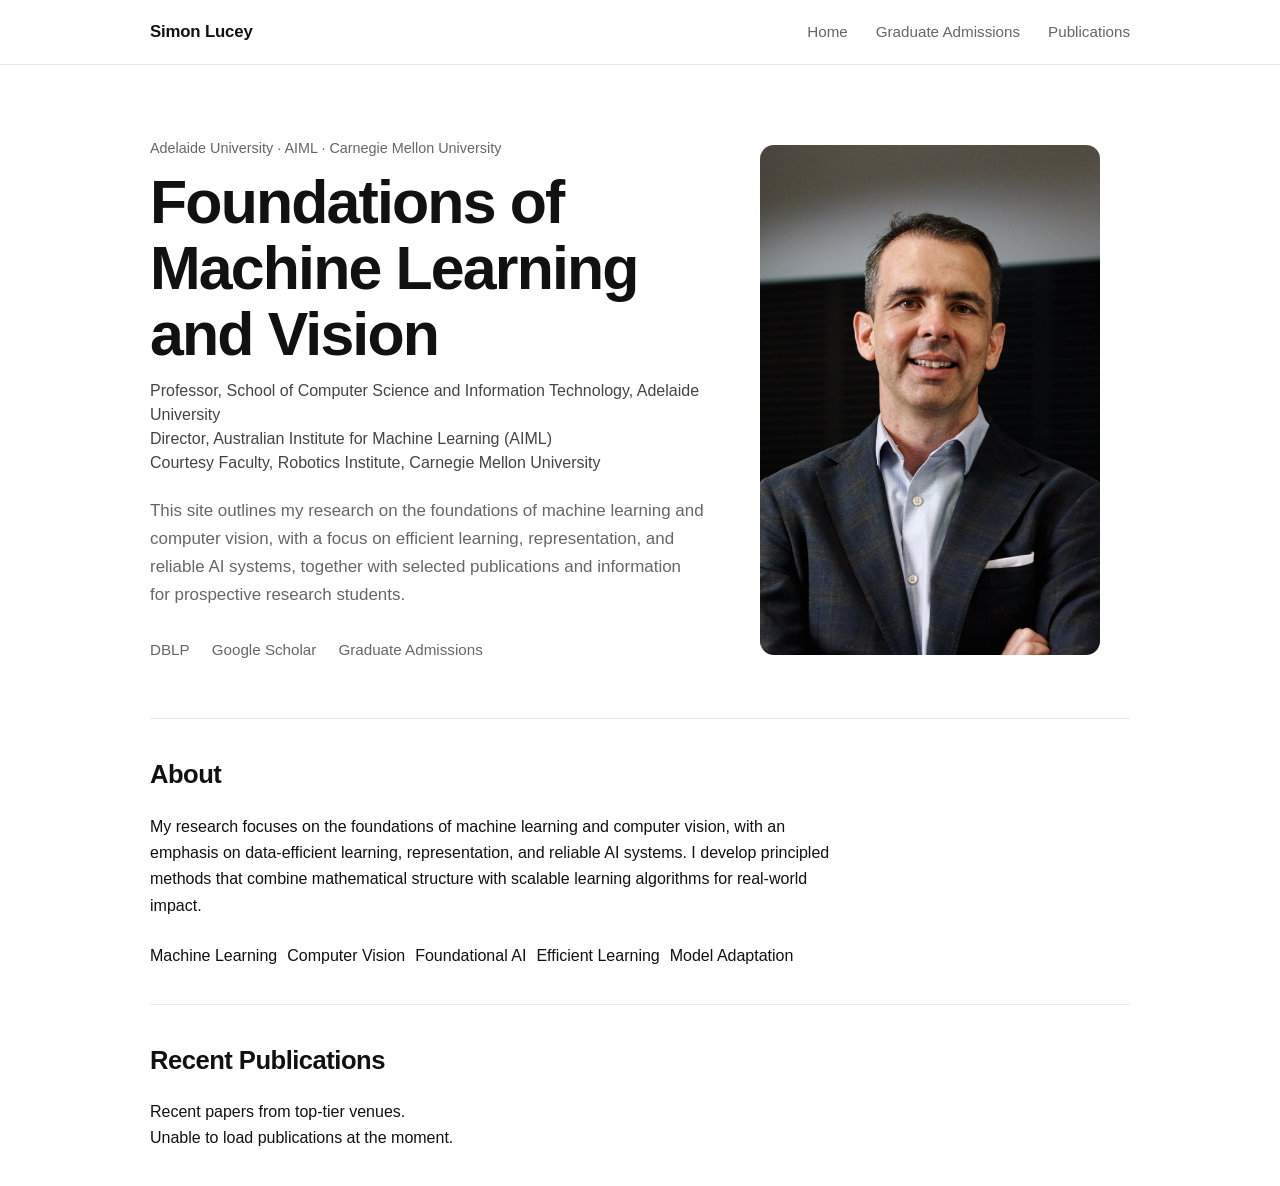
==== index.html @ 4fcfb9bb "Revise hero section with additional credentials Updated hero section to include credentials and affi" ====
<!DOCTYPE html>
<html lang="en">
<head>
  <meta charset="UTF-8" />
  <meta name="viewport" content="width=device-width, initial-scale=1.0" />
  <title>Simon Lucey</title>
  <link rel="stylesheet" href="style.css" />
</head>
<body>
  <header class="site-header">
    <div class="container header-inner">
      <a class="site-name" href="index.html">Simon Lucey</a>
      <nav class="nav">
        <a href="index.html">Home</a>
        <a href="admissions.html">Graduate Admissions</a>
        <a href="#publications">Publications</a>
      </nav>
    </div>
  </header>

  <main>
<section class="hero container">
  <div class="hero-copy">
    <p class="eyebrow">Adelaide University · AIML · Carnegie Mellon University</p>
    <h1>Foundations of Machine Learning and Vision</h1>

    <p class="hero-credentials">
      Professor, School of Computer Science and Information Technology, Adelaide University<br />
      Director, Australian Institute for Machine Learning (AIML)<br />
      Courtesy Faculty, Robotics Institute, Carnegie Mellon University
    </p>

    <p class="lead">
      This site outlines my research on the foundations of machine learning and computer vision, with a focus on
      efficient learning, representation, and reliable AI systems, together with selected publications and information
      for prospective research students.
    </p>

    <div class="hero-links">
      <a href="https://dblp.org/pid/01/3542.html" target="_blank" rel="noreferrer">DBLP</a>
      <a href="https://scholar.google.com/citations?user=vmAe35UAAAAJ&hl=en&oi=ao" target="_blank" rel="noreferrer">Google Scholar</a>
      <a href="admissions.html">Graduate Admissions</a>
    </div>
  </div>
  <div class="hero-image-wrap">
    <img class="hero-image" src="assets/headshot.jpg" alt="Portrait of Simon Lucey" />
  </div>
</section>
    
    <section class="section container" id="about">
    <h2>About</h2>
    <p>
      My research focuses on the foundations of machine learning and computer vision,
      with an emphasis on data-efficient learning, representation, and reliable AI systems.
      I develop principled methods that combine mathematical structure with scalable
      learning algorithms for real-world impact.
    </p>

    <div class="tag-row">
      <a href="research.html#ml">Machine Learning</a>
      <a href="research.html#vision">Computer Vision</a>
      <a href="research.html#foundations">Foundational AI</a>
      <a href="research.html#efficiency">Efficient Learning</a>
      <a href="research.html#adaptation">Model Adaptation</a>
    </div>
    </section>

  <section class="section container" id="publications">
    <h2>Recent Publications</h2>
    <p>Recent papers from top-tier venues.</p>
    <div id="selected-publications">
    <p>Loading publications...</p>
    </div>
  </section>

  <script>
  async function loadSelectedPublications() {
    const target = document.getElementById("selected-publications");

  const venueMap = {
    "CVPR": "CVPR",
    "ICCV": "ICCV",
    "ECCV": "ECCV",
    "NeurIPS": "NeurIPS",
    "NIPS": "NeurIPS",
    "ICML": "ICML",
    "ICLR": "ICLR",
    "AAAI": "AAAI"
  };

  const allowedVenues = new Set(Object.keys(venueMap));

  try {
    const response = await fetch("https://dblp.org/pid/01/3542.xml");
    const xmlText = await response.text();

    const parser = new DOMParser();
    const xml = parser.parseFromString(xmlText, "text/xml");

    const records = Array.from(
      xml.querySelectorAll("r > article, r > inproceedings")
    );

    const papers = records.map((record) => {
      const title = record.querySelector("title")?.textContent?.trim() || "";
      const year = parseInt(record.querySelector("year")?.textContent || "0", 10);
      const venue =
        record.querySelector("booktitle")?.textContent?.trim() ||
        record.querySelector("journal")?.textContent?.trim() ||
        "";
      const ee = record.querySelector("ee")?.textContent?.trim() || "";
      const authors = Array.from(record.querySelectorAll("author"))
        .map((a) => a.textContent.trim())
        .join(", ");

      return { title, year, venue, ee, authors };
    });

    const filtered = papers
      .filter((p) => allowedVenues.has(p.venue))
      .sort((a, b) => b.year - a.year)
      .slice(0, 5);

    if (filtered.length === 0) {
      target.innerHTML = "<p>No matching publications found.</p>";
      return;
    }

    target.innerHTML = `
      <ul class="publication-list">
        ${filtered.map((p) => `
          <li class="publication-item">
            <div class="pub-title">
              ${p.ee ? `<a href="${p.ee}" target="_blank" rel="noopener noreferrer">${p.title}</a>` : p.title}
            </div>
            <div class="pub-meta">
              ${p.authors}<br>
              ${venueMap[p.venue]} ${p.year}
            </div>
          </li>
        `).join("")}
      </ul>
    `;
  } catch (error) {
    console.error(error);
    target.innerHTML = "<p>Unable to load publications at the moment.</p>";
  }
}

loadSelectedPublications();
</script>

  <script src="script.js"></script>
</body>
</html>
---- style.css ----
:root {
  --bg: #ffffff;
  --text: #111111;
  --muted: #666666;
  --line: #e8e8e8;
  --soft: #f7f7f7;
  --max: 980px;
}

* { box-sizing: border-box; }
html { scroll-behavior: smooth; }
body {
  margin: 0;
  background: var(--bg);
  color: var(--text);
  font-family: -apple-system, BlinkMacSystemFont, "Segoe UI", Roboto, Helvetica, Arial, sans-serif;
  line-height: 1.65;
}

a {
  color: inherit;
  text-decoration: none;
}

.container {
  width: min(calc(100% - 48px), var(--max));
  margin: 0 auto;
}

.site-header {
  border-bottom: 1px solid var(--line);
  background: rgba(255,255,255,0.96);
  position: sticky;
  top: 0;
  backdrop-filter: blur(4px);
}

.header-inner {
  display: flex;
  align-items: center;
  justify-content: space-between;
  padding: 18px 0;
}

.site-name {
  font-size: 1.05rem;
  font-weight: 600;
  letter-spacing: -0.01em;
}

.nav {
  display: flex;
  gap: 28px;
  font-size: 0.95rem;
}

.nav a, .text-link, .hero-links a {
  color: var(--muted);
}

.nav a:hover, .text-link:hover, .hero-links a:hover {
  color: var(--text);
}

.hero {
  display: grid;
  grid-template-columns: 1.2fr 0.8fr;
  gap: 56px;
  align-items: center;
  padding: 72px 0 56px;
}

.eyebrow {
  margin: 0 0 10px;
  color: var(--muted);
  font-size: 0.9rem;
}

h1 {
  margin: 0;
  font-size: clamp(2.2rem, 5vw, 3.8rem);
  line-height: 1.08;
  letter-spacing: -0.03em;
  font-weight: 600;
}

.page-title {
  font-size: clamp(2rem, 4vw, 3rem);
}

.lead {
  max-width: 40rem;
  margin-top: 22px;
  color: var(--muted);
  font-size: 1.06rem;
}

.hero-links {
  display: flex;
  gap: 22px;
  margin-top: 28px;
  font-size: 0.95rem;
}

.hero-image-wrap {
  justify-self: end;
}

.hero-image {
  display: block;
  width: min(100%, 340px);
  border-radius: 14px;
}

.section {
  padding: 34px 0;
  border-top: 1px solid var(--line);
}

.section:first-of-type {
  border-top: none;
}

.section-head {
  display: flex;
  justify-content: space-between;
  align-items: baseline;
  gap: 16px;
}

h2 {
  margin: 0 0 18px;
  font-size: 1.6rem;
  letter-spacing: -0.02em;
}

p {
  margin: 0;
  max-width: 44rem;
}

.tag-row {
  display: flex;
  gap: 10px;
  flex-wrap: wrap;
  margin-top: 24px;
}

.tag-row span {
  border: 1px solid var(--line);
  padding: 6px 10px;
  font-size: 0.9rem;
  color: var(--muted);
}

.publication-list {
  display: grid;
  gap: 18px;
}

.publication-item {
  padding: 2px 0;
}

.publication-title {
  font-weight: 500;
}

.publication-meta {
  color: var(--muted);
  font-size: 0.95rem;
  margin-top: 2px;
}

.narrow {
  max-width: 760px;
}

ul, ol {
  margin: 0;
  padding-left: 22px;
}

li + li {
  margin-top: 8px;
}

@media (max-width: 800px) {
  .hero {
    grid-template-columns: 1fr;
    gap: 28px;
    padding-top: 48px;
  }

  .hero-image-wrap {
    justify-self: start;
  }

  .nav {
    gap: 16px;
    font-size: 0.88rem;
  }

  .container {
    width: min(calc(100% - 32px), var(--max));
  }
}

.publication-list {
  list-style: none;
  padding: 0;
  margin: 1rem 0 0;
}

.publication-item {
  margin-bottom: 1.25rem;
}

.pub-title {
  font-weight: 600;
  margin-bottom: 0.2rem;
}

.pub-title a {
  text-decoration: none;
  color: inherit;
}

.pub-title a:hover {
  text-decoration: underline;
}

.pub-meta {
  color: #666;
  font-size: 0.95rem;
  line-height: 1.4;
}

.hero-credentials {
  margin: 0.75rem 0 1rem;
  font-size: 1rem;
  line-height: 1.5;
  color: #444;
}
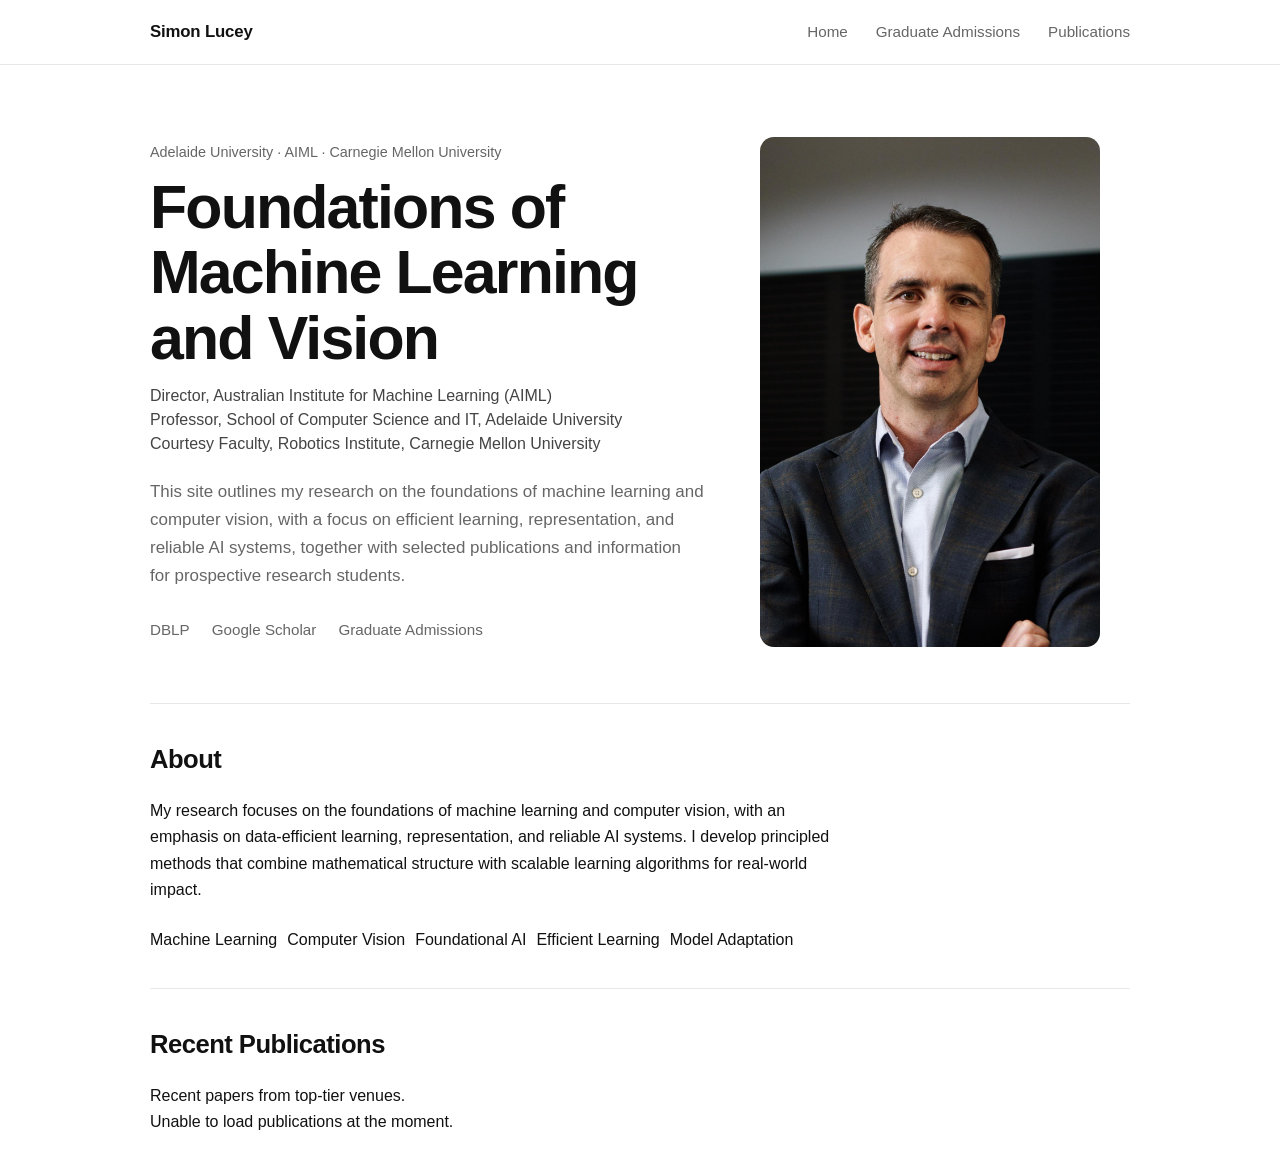
==== commit 29f144ac: "Correct professor title in index.html" ====
--- a/index.html
+++ b/index.html
@@ -25,8 +25,8 @@
     <h1>Foundations of Machine Learning and Vision</h1>
 
     <p class="hero-credentials">
-      Professor, School of Computer Science and Information Technology, Adelaide University<br />
       Director, Australian Institute for Machine Learning (AIML)<br />
+      Professor, School of Computer Science and IT, Adelaide University<br />
       Courtesy Faculty, Robotics Institute, Carnegie Mellon University
     </p>
 
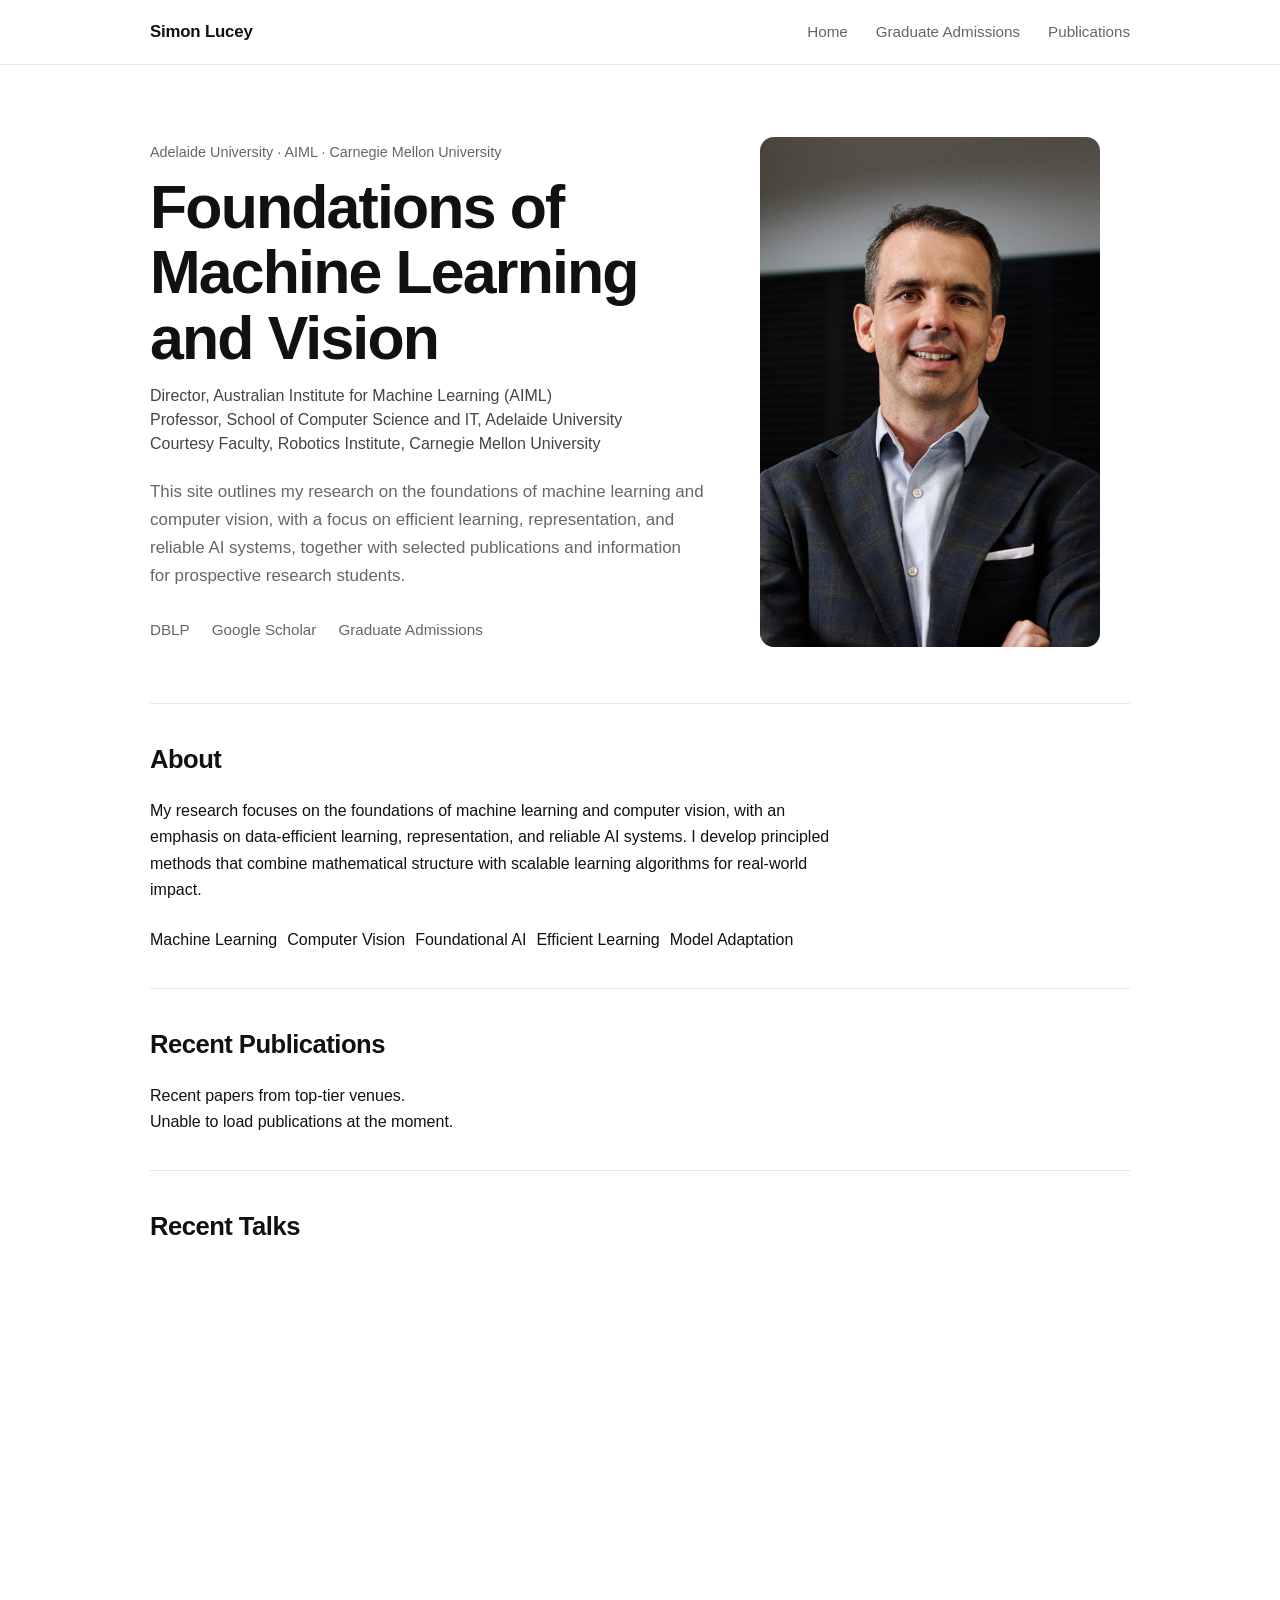
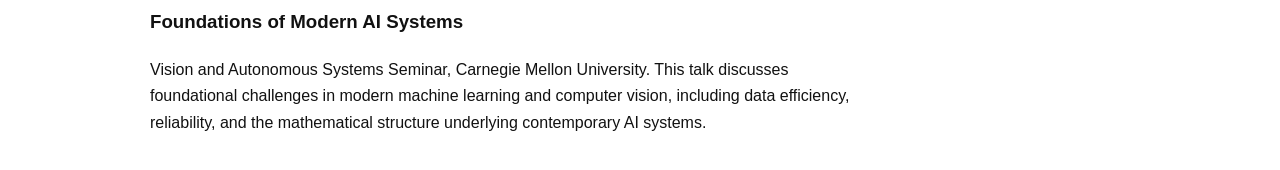
==== commit d865ab5e: "Add recent talks section with video embed Added a section for recent talks with a video and descript" ====
--- a/index.html
+++ b/index.html
@@ -150,6 +150,31 @@
 loadSelectedPublications();
 </script>
 
+<section class="section container" id="talks">
+  <h2>Recent Talks</h2>
+
+  <div class="talk-item">
+    <div class="talk-video">
+      <iframe width="560" height="315"
+        src="https://www.youtube.com/embed/JOVPWLBIo5Q"
+        title="Simon Lucey CMU Talk"
+        frameborder="0"
+        allowfullscreen>
+      </iframe>
+    </div>
+
+    <div class="talk-description">
+      <h3>Foundations of Modern AI Systems</h3>
+      <p>
+        Vision and Autonomous Systems Seminar, Carnegie Mellon University.
+        This talk discusses foundational challenges in modern machine learning
+        and computer vision, including data efficiency, reliability, and the
+        mathematical structure underlying contemporary AI systems.
+      </p>
+    </div>
+  </div>
+</section>
+
   <script src="script.js"></script>
 </body>
 </html>
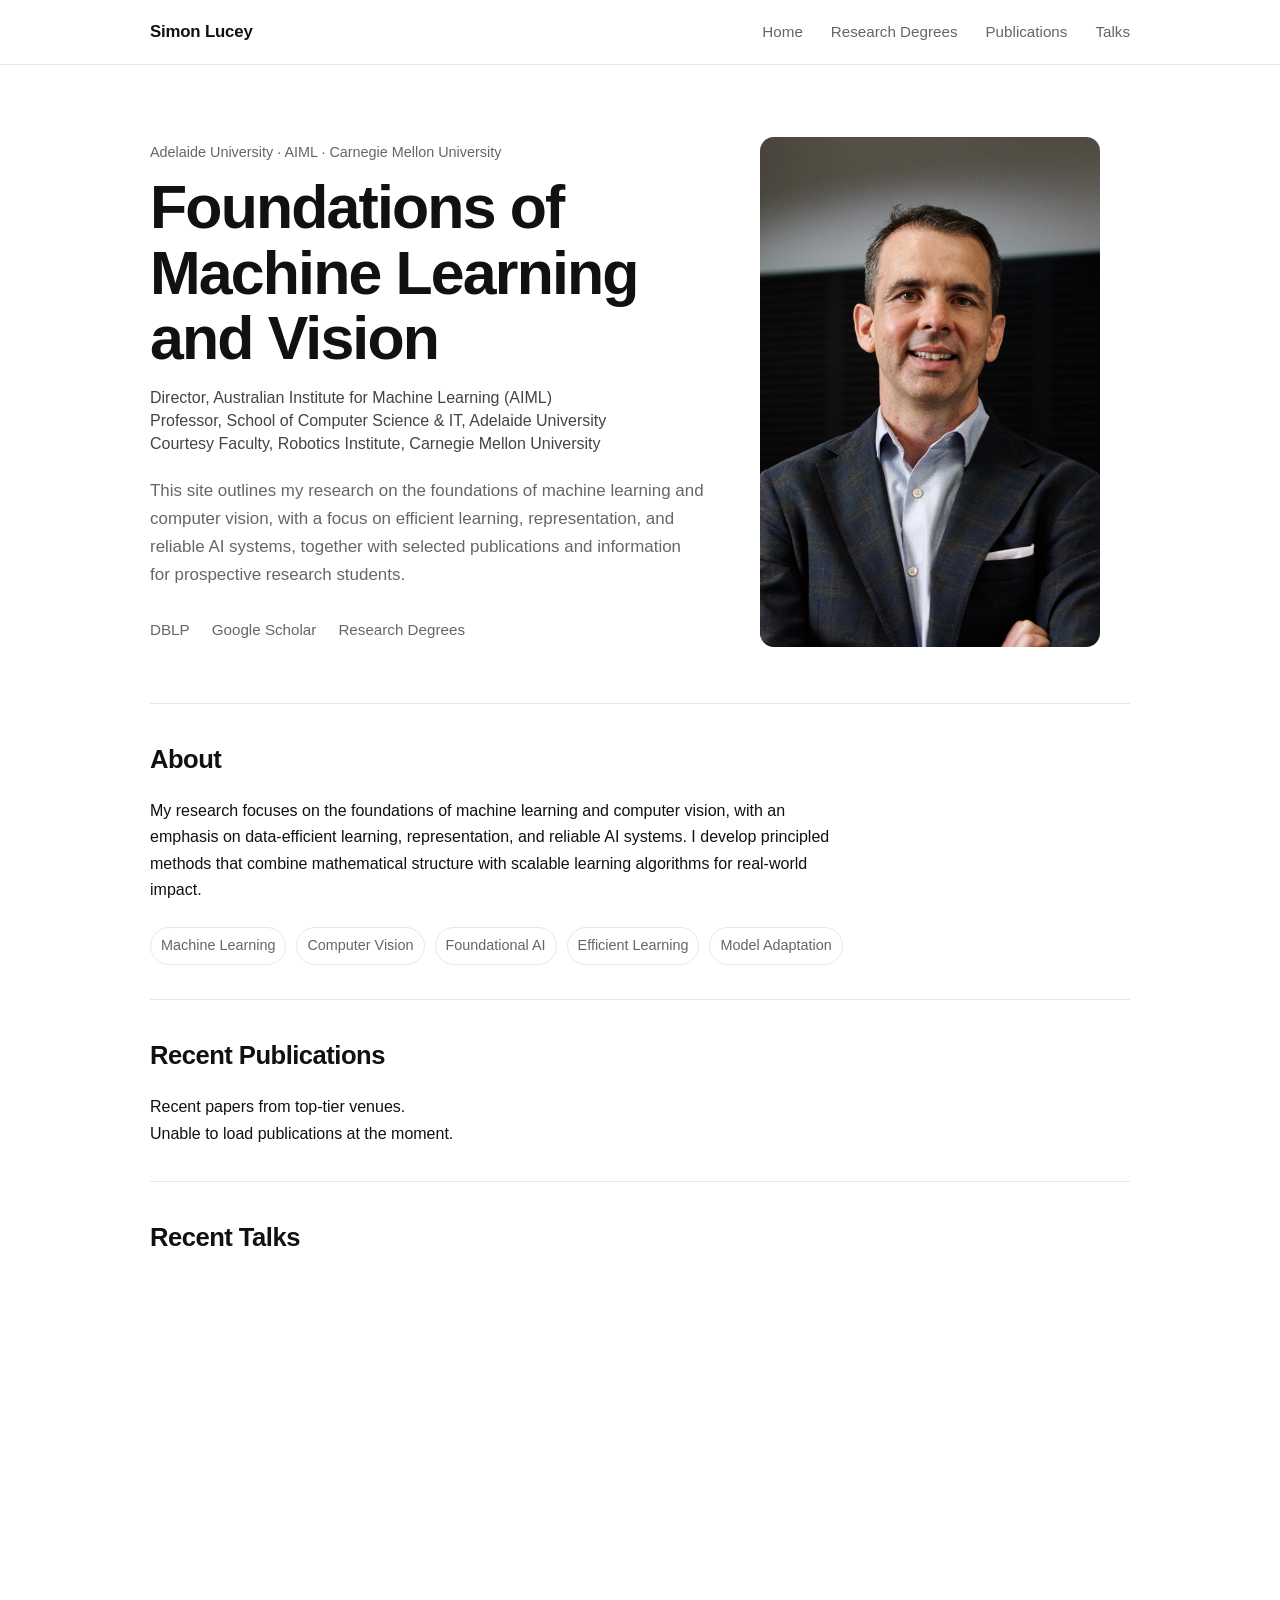
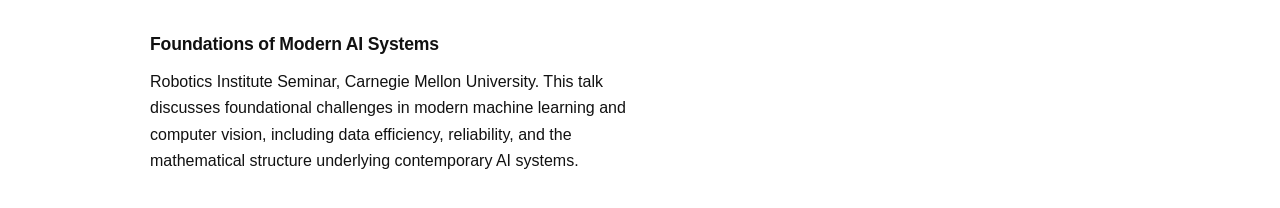
==== commit 8aab8be3: "Update index.html for content and structure changes" ====
--- a/index.html
+++ b/index.html
@@ -12,168 +12,164 @@
       <a class="site-name" href="index.html">Simon Lucey</a>
       <nav class="nav">
         <a href="index.html">Home</a>
-        <a href="admissions.html">Graduate Admissions</a>
+        <a href="admissions.html">Research Degrees</a>
         <a href="#publications">Publications</a>
+        <a href="#talks">Talks</a>
       </nav>
     </div>
   </header>
 
   <main>
-<section class="hero container">
-  <div class="hero-copy">
-    <p class="eyebrow">Adelaide University · AIML · Carnegie Mellon University</p>
-    <h1>Foundations of Machine Learning and Vision</h1>
+    <section class="hero container">
+      <div class="hero-copy">
+        <p class="eyebrow">Adelaide University · AIML · Carnegie Mellon University</p>
+        <h1>Foundations of Machine Learning and Vision</h1>
 
-    <p class="hero-credentials">
-      Director, Australian Institute for Machine Learning (AIML)<br />
-      Professor, School of Computer Science and IT, Adelaide University<br />
-      Courtesy Faculty, Robotics Institute, Carnegie Mellon University
-    </p>
+        <p class="hero-credentials">
+          Director, Australian Institute for Machine Learning (AIML)<br />
+          Professor, School of Computer Science & IT, Adelaide University<br />
+          Courtesy Faculty, Robotics Institute, Carnegie Mellon University
+        </p>
 
-    <p class="lead">
-      This site outlines my research on the foundations of machine learning and computer vision, with a focus on
-      efficient learning, representation, and reliable AI systems, together with selected publications and information
-      for prospective research students.
-    </p>
+        <p class="lead">
+          This site outlines my research on the foundations of machine learning and computer vision, with a focus on efficient learning, representation, and reliable AI systems, together with selected publications and information for prospective research students.
+        </p>
 
-    <div class="hero-links">
-      <a href="https://dblp.org/pid/01/3542.html" target="_blank" rel="noreferrer">DBLP</a>
-      <a href="https://scholar.google.com/citations?user=vmAe35UAAAAJ&hl=en&oi=ao" target="_blank" rel="noreferrer">Google Scholar</a>
-      <a href="admissions.html">Graduate Admissions</a>
-    </div>
-  </div>
-  <div class="hero-image-wrap">
-    <img class="hero-image" src="assets/headshot.jpg" alt="Portrait of Simon Lucey" />
-  </div>
-</section>
-    
-    <section class="section container" id="about">
-    <h2>About</h2>
-    <p>
-      My research focuses on the foundations of machine learning and computer vision,
-      with an emphasis on data-efficient learning, representation, and reliable AI systems.
-      I develop principled methods that combine mathematical structure with scalable
-      learning algorithms for real-world impact.
-    </p>
+        <div class="hero-links">
+          <a href="https://dblp.org/pid/01/3542.html" target="_blank" rel="noreferrer">DBLP</a>
+          <a href="https://scholar.google.com/citations?user=vmAe35UAAAAJ&hl=en&oi=ao" target="_blank" rel="noreferrer">Google Scholar</a>
+          <a href="admissions.html">Research Degrees</a>
+        </div>
+      </div>
 
-    <div class="tag-row">
-      <a href="research.html#ml">Machine Learning</a>
-      <a href="research.html#vision">Computer Vision</a>
-      <a href="research.html#foundations">Foundational AI</a>
-      <a href="research.html#efficiency">Efficient Learning</a>
-      <a href="research.html#adaptation">Model Adaptation</a>
-    </div>
+      <div class="hero-image-wrap">
+        <img class="hero-image" src="assets/headshot.jpg" alt="Portrait of Simon Lucey" />
+      </div>
     </section>
 
-  <section class="section container" id="publications">
-    <h2>Recent Publications</h2>
-    <p>Recent papers from top-tier venues.</p>
-    <div id="selected-publications">
-    <p>Loading publications...</p>
-    </div>
-  </section>
+    <section class="section container" id="about">
+      <h2>About</h2>
+      <p>
+        My research focuses on the foundations of machine learning and computer vision, with an emphasis on data-efficient learning, representation, and reliable AI systems. I develop principled methods that combine mathematical structure with scalable learning algorithms for real-world impact.
+      </p>
+
+      <div class="tag-row">
+        <a href="research.html#ml">Machine Learning</a>
+        <a href="research.html#vision">Computer Vision</a>
+        <a href="research.html#foundations">Foundational AI</a>
+        <a href="research.html#efficiency">Efficient Learning</a>
+        <a href="research.html#adaptation">Model Adaptation</a>
+      </div>
+    </section>
+
+    <section class="section container" id="publications">
+      <h2>Recent Publications</h2>
+      <p>Recent papers from top-tier venues.</p>
+      <div id="selected-publications">
+        <p>Loading publications...</p>
+      </div>
+    </section>
+
+    <section class="section container" id="talks">
+      <h2>Recent Talks</h2>
+
+      <div class="talk-item">
+        <div class="talk-video">
+          <iframe
+            width="560"
+            height="315"
+            src="https://www.youtube.com/embed/JOVPWLBIo5Q"
+            title="Simon Lucey CMU Talk"
+            allowfullscreen>
+          </iframe>
+        </div>
+
+        <div class="talk-description">
+          <h3>Foundations of Modern AI Systems</h3>
+          <p>
+            Robotics Institute Seminar, Carnegie Mellon University. This talk discusses foundational challenges in modern machine learning and computer vision, including data efficiency, reliability, and the mathematical structure underlying contemporary AI systems.
+          </p>
+        </div>
+      </div>
+    </section>
+  </main>
 
   <script>
-  async function loadSelectedPublications() {
-    const target = document.getElementById("selected-publications");
+    async function loadSelectedPublications() {
+      const target = document.getElementById("selected-publications");
 
-  const venueMap = {
-    "CVPR": "CVPR",
-    "ICCV": "ICCV",
-    "ECCV": "ECCV",
-    "NeurIPS": "NeurIPS",
-    "NIPS": "NeurIPS",
-    "ICML": "ICML",
-    "ICLR": "ICLR",
-    "AAAI": "AAAI"
-  };
+      const venueMap = {
+        "CVPR": "CVPR",
+        "ICCV": "ICCV",
+        "ECCV": "ECCV",
+        "NeurIPS": "NeurIPS",
+        "NIPS": "NeurIPS",
+        "ICML": "ICML",
+        "ICLR": "ICLR",
+        "AAAI": "AAAI"
+      };
 
-  const allowedVenues = new Set(Object.keys(venueMap));
+      const allowedVenues = new Set(Object.keys(venueMap));
 
-  try {
-    const response = await fetch("https://dblp.org/pid/01/3542.xml");
-    const xmlText = await response.text();
+      try {
+        const response = await fetch("https://dblp.org/pid/01/3542.xml");
+        const xmlText = await response.text();
 
-    const parser = new DOMParser();
-    const xml = parser.parseFromString(xmlText, "text/xml");
+        const parser = new DOMParser();
+        const xml = parser.parseFromString(xmlText, "text/xml");
 
-    const records = Array.from(
-      xml.querySelectorAll("r > article, r > inproceedings")
-    );
+        const records = Array.from(
+          xml.querySelectorAll("r > article, r > inproceedings")
+        );
 
-    const papers = records.map((record) => {
-      const title = record.querySelector("title")?.textContent?.trim() || "";
-      const year = parseInt(record.querySelector("year")?.textContent || "0", 10);
-      const venue =
-        record.querySelector("booktitle")?.textContent?.trim() ||
-        record.querySelector("journal")?.textContent?.trim() ||
-        "";
-      const ee = record.querySelector("ee")?.textContent?.trim() || "";
-      const authors = Array.from(record.querySelectorAll("author"))
-        .map((a) => a.textContent.trim())
-        .join(", ");
+        const papers = records.map((record) => {
+          const title = record.querySelector("title")?.textContent?.trim() || "";
+          const year = parseInt(record.querySelector("year")?.textContent || "0", 10);
+          const venue =
+            record.querySelector("booktitle")?.textContent?.trim() ||
+            record.querySelector("journal")?.textContent?.trim() ||
+            "";
+          const ee = record.querySelector("ee")?.textContent?.trim() || "";
+          const authors = Array.from(record.querySelectorAll("author"))
+            .map((a) => a.textContent.trim())
+            .join(", ");
 
-      return { title, year, venue, ee, authors };
-    });
+          return { title, year, venue, ee, authors };
+        });
 
-    const filtered = papers
-      .filter((p) => allowedVenues.has(p.venue))
-      .sort((a, b) => b.year - a.year)
-      .slice(0, 5);
+        const filtered = papers
+          .filter((p) => allowedVenues.has(p.venue))
+          .sort((a, b) => b.year - a.year)
+          .slice(0, 5);
 
-    if (filtered.length === 0) {
-      target.innerHTML = "<p>No matching publications found.</p>";
-      return;
+        if (filtered.length === 0) {
+          target.innerHTML = "<p>No matching publications found.</p>";
+          return;
+        }
+
+        target.innerHTML = `
+          <ul class="publication-list">
+            ${filtered.map((p) => `
+              <li class="publication-item">
+                <div class="pub-title">
+                  ${p.ee ? `<a href="${p.ee}" target="_blank" rel="noopener noreferrer">${p.title}</a>` : p.title}
+                </div>
+                <div class="pub-meta">
+                  ${p.authors}<br>
+                  <strong>${venueMap[p.venue]}</strong> ${p.year}
+                </div>
+              </li>
+            `).join("")}
+          </ul>
+        `;
+      } catch (error) {
+        console.error(error);
+        target.innerHTML = "<p>Unable to load publications at the moment.</p>";
+      }
     }
 
-    target.innerHTML = `
-      <ul class="publication-list">
-        ${filtered.map((p) => `
-          <li class="publication-item">
-            <div class="pub-title">
-              ${p.ee ? `<a href="${p.ee}" target="_blank" rel="noopener noreferrer">${p.title}</a>` : p.title}
-            </div>
-            <div class="pub-meta">
-              ${p.authors}<br>
-              ${venueMap[p.venue]} ${p.year}
-            </div>
-          </li>
-        `).join("")}
-      </ul>
-    `;
-  } catch (error) {
-    console.error(error);
-    target.innerHTML = "<p>Unable to load publications at the moment.</p>";
-  }
-}
-
-loadSelectedPublications();
-</script>
-
-<section class="section container" id="talks">
-  <h2>Recent Talks</h2>
-
-  <div class="talk-item">
-    <div class="talk-video">
-      <iframe width="560" height="315"
-        src="https://www.youtube.com/embed/JOVPWLBIo5Q"
-        title="Simon Lucey CMU Talk"
-        frameborder="0"
-        allowfullscreen>
-      </iframe>
-    </div>
-
-    <div class="talk-description">
-      <h3>Foundations of Modern AI Systems</h3>
-      <p>
-        Vision and Autonomous Systems Seminar, Carnegie Mellon University.
-        This talk discusses foundational challenges in modern machine learning
-        and computer vision, including data efficiency, reliability, and the
-        mathematical structure underlying contemporary AI systems.
-      </p>
-    </div>
-  </div>
-</section>
+    loadSelectedPublications();
+  </script>
 
   <script src="script.js"></script>
 </body>
--- a/style.css
+++ b/style.css
@@ -7,8 +7,14 @@
   --max: 980px;
 }
 
-* { box-sizing: border-box; }
-html { scroll-behavior: smooth; }
+* {
+  box-sizing: border-box;
+}
+
+html {
+  scroll-behavior: smooth;
+}
+
 body {
   margin: 0;
   background: var(--bg);
@@ -27,11 +33,14 @@
   margin: 0 auto;
 }
 
+/* Header */
+
 .site-header {
-  border-bottom: 1px solid var(--line);
-  background: rgba(255,255,255,0.96);
   position: sticky;
   top: 0;
+  z-index: 100;
+  border-bottom: 1px solid var(--line);
+  background: rgba(255, 255, 255, 0.96);
   backdrop-filter: blur(4px);
 }
 
@@ -54,13 +63,19 @@
   font-size: 0.95rem;
 }
 
-.nav a, .text-link, .hero-links a {
-  color: var(--muted);
-}
-
-.nav a:hover, .text-link:hover, .hero-links a:hover {
+.nav a,
+.text-link,
+.hero-links a {
+  color: var(--muted);
+}
+
+.nav a:hover,
+.text-link:hover,
+.hero-links a:hover {
   color: var(--text);
 }
+
+/* Hero */
 
 .hero {
   display: grid;
@@ -88,6 +103,14 @@
   font-size: clamp(2rem, 4vw, 3rem);
 }
 
+.hero-credentials {
+  margin: 0.85rem 0 1rem;
+  font-size: 1rem;
+  line-height: 1.45;
+  color: #444444;
+  max-width: 44rem;
+}
+
 .lead {
   max-width: 40rem;
   margin-top: 22px;
@@ -100,6 +123,7 @@
   gap: 22px;
   margin-top: 28px;
   font-size: 0.95rem;
+  flex-wrap: wrap;
 }
 
 .hero-image-wrap {
@@ -112,6 +136,8 @@
   border-radius: 14px;
 }
 
+/* Sections */
+
 .section {
   padding: 34px 0;
   border-top: 1px solid var(--line);
@@ -134,11 +160,27 @@
   letter-spacing: -0.02em;
 }
 
+h3 {
+  margin: 0 0 10px;
+  font-size: 1.1rem;
+  letter-spacing: -0.01em;
+}
+
 p {
   margin: 0;
   max-width: 44rem;
 }
 
+p + p {
+  margin-top: 14px;
+}
+
+.narrow {
+  max-width: 760px;
+}
+
+/* Tag row */
+
 .tag-row {
   display: flex;
   gap: 10px;
@@ -146,37 +188,27 @@
   margin-top: 24px;
 }
 
+.tag-row a,
 .tag-row span {
+  display: inline-block;
   border: 1px solid var(--line);
   padding: 6px 10px;
   font-size: 0.9rem;
   color: var(--muted);
-}
-
-.publication-list {
-  display: grid;
-  gap: 18px;
-}
-
-.publication-item {
-  padding: 2px 0;
-}
-
-.publication-title {
-  font-weight: 500;
-}
-
-.publication-meta {
-  color: var(--muted);
-  font-size: 0.95rem;
-  margin-top: 2px;
-}
-
-.narrow {
-  max-width: 760px;
-}
-
-ul, ol {
+  border-radius: 999px;
+  background: #ffffff;
+}
+
+.tag-row a:hover {
+  color: var(--text);
+  border-color: #cccccc;
+  background: var(--soft);
+}
+
+/* Lists */
+
+ul,
+ol {
   margin: 0;
   padding-left: 22px;
 }
@@ -184,6 +216,65 @@
 li + li {
   margin-top: 8px;
 }
+
+/* Publications */
+
+.publication-list {
+  list-style: none;
+  padding: 0;
+  margin: 0.5rem 0 0;
+}
+
+.publication-item {
+  margin-bottom: 0.45rem;
+}
+
+.pub-title {
+  font-weight: 600;
+  margin-bottom: 0.08rem;
+  line-height: 1.25;
+}
+
+.pub-title a {
+  text-decoration: none;
+  color: inherit;
+}
+
+.pub-title a:hover {
+  text-decoration: underline;
+}
+
+.pub-meta {
+  color: var(--muted);
+  font-size: 0.9rem;
+  line-height: 1.2;
+}
+
+/* Talks */
+
+#talks .talk-item {
+  display: flex;
+  gap: 30px;
+  align-items: flex-start;
+  flex-wrap: wrap;
+}
+
+#talks iframe {
+  max-width: 100%;
+  border: 0;
+  border-radius: 8px;
+}
+
+.talk-description {
+  max-width: 500px;
+}
+
+.talk-description h3 {
+  margin-top: 0;
+  margin-bottom: 10px;
+}
+
+/* Responsive */
 
 @media (max-width: 800px) {
   .hero {
@@ -199,46 +290,14 @@
   .nav {
     gap: 16px;
     font-size: 0.88rem;
+    flex-wrap: wrap;
   }
 
   .container {
     width: min(calc(100% - 32px), var(--max));
   }
-}
-
-.publication-list {
-  list-style: none;
-  padding: 0;
-  margin: 1rem 0 0;
-}
-
-.publication-item {
-  margin-bottom: 1.25rem;
-}
-
-.pub-title {
-  font-weight: 600;
-  margin-bottom: 0.2rem;
-}
-
-.pub-title a {
-  text-decoration: none;
-  color: inherit;
-}
-
-.pub-title a:hover {
-  text-decoration: underline;
-}
-
-.pub-meta {
-  color: #666;
-  font-size: 0.95rem;
-  line-height: 1.4;
-}
-
-.hero-credentials {
-  margin: 0.75rem 0 1rem;
-  font-size: 1rem;
-  line-height: 1.5;
-  color: #444;
-}
+
+  .hero-links {
+    gap: 16px;
+  }
+}
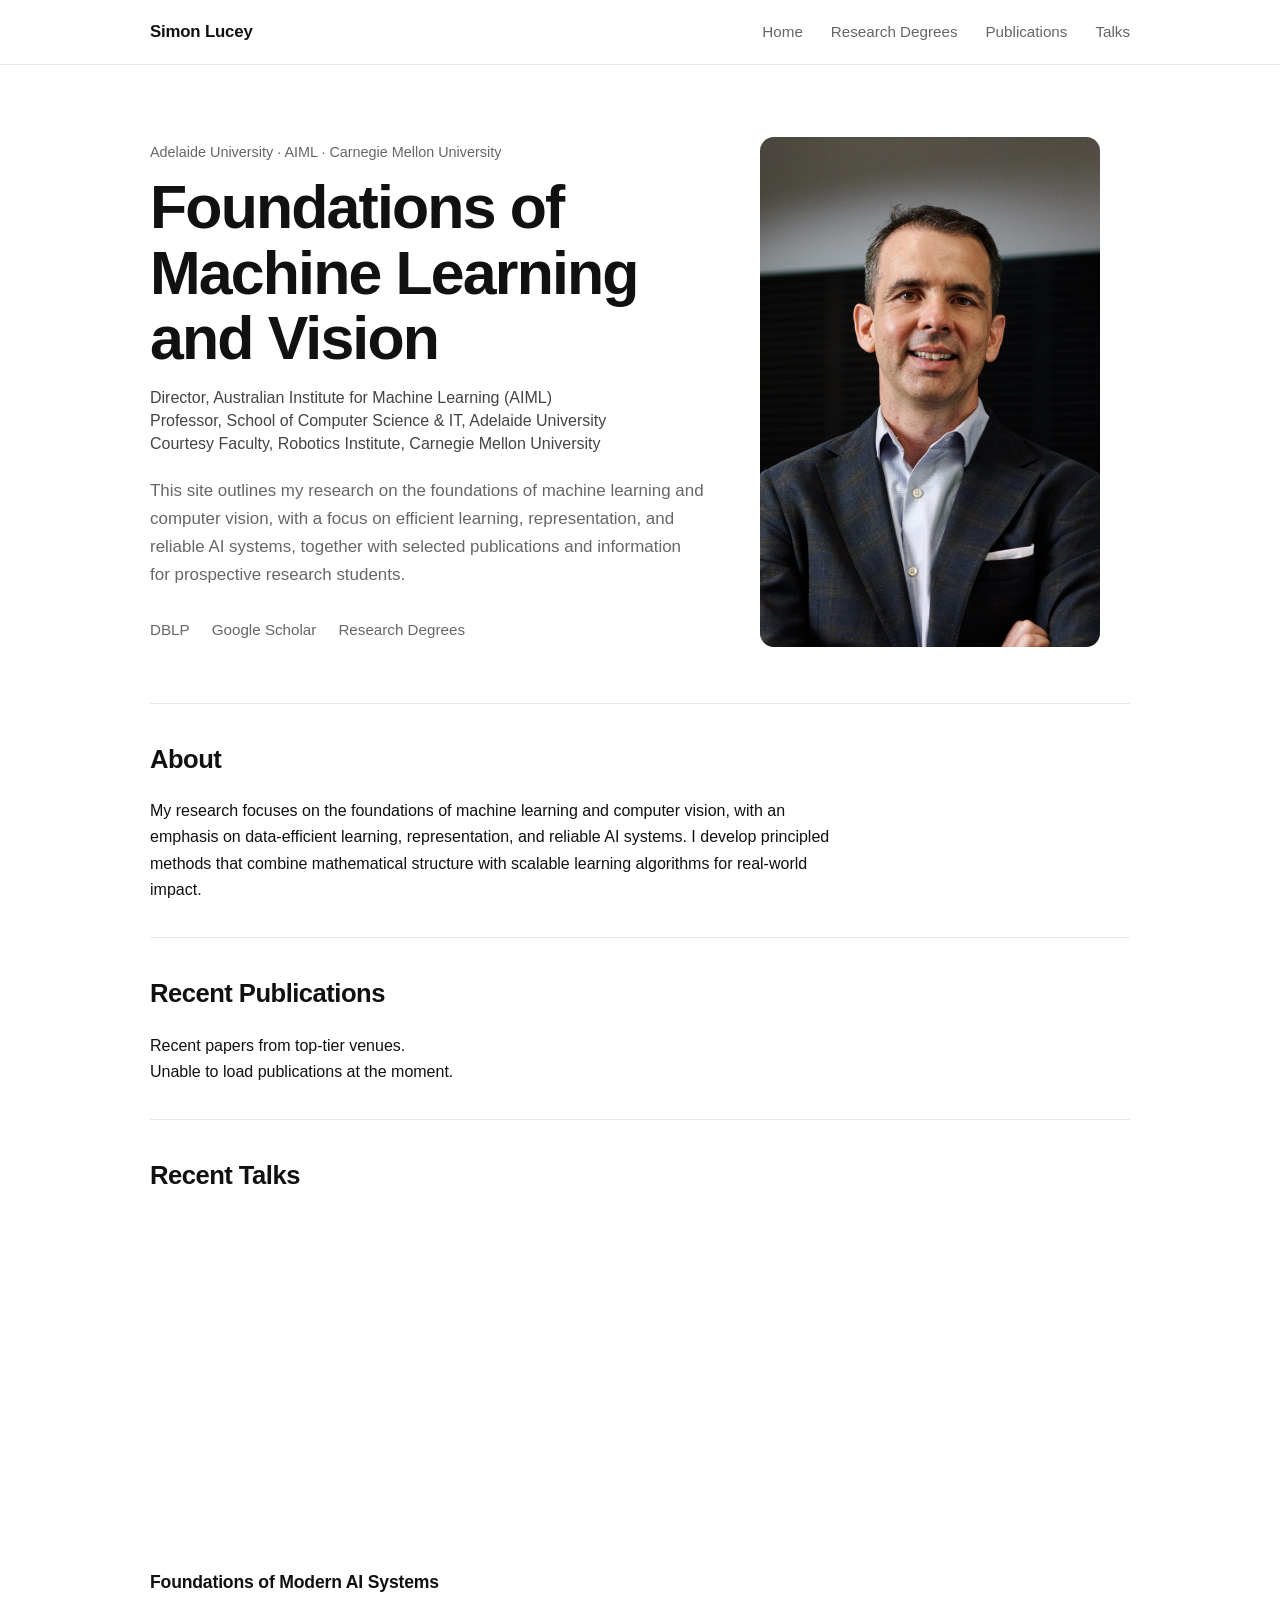
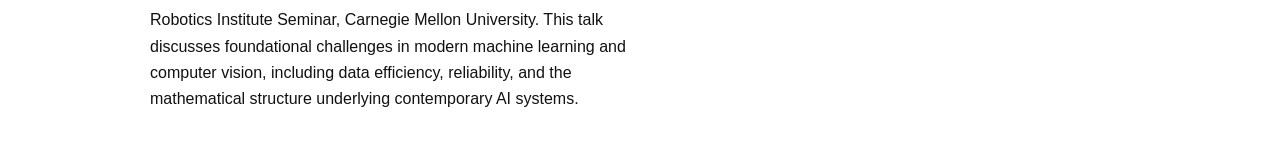
==== commit 47069a37: "Remove tag row from About section Removed the tag row containing links to various research topics." ====
--- a/index.html
+++ b/index.html
@@ -52,14 +52,6 @@
       <p>
         My research focuses on the foundations of machine learning and computer vision, with an emphasis on data-efficient learning, representation, and reliable AI systems. I develop principled methods that combine mathematical structure with scalable learning algorithms for real-world impact.
       </p>
-
-      <div class="tag-row">
-        <a href="research.html#ml">Machine Learning</a>
-        <a href="research.html#vision">Computer Vision</a>
-        <a href="research.html#foundations">Foundational AI</a>
-        <a href="research.html#efficiency">Efficient Learning</a>
-        <a href="research.html#adaptation">Model Adaptation</a>
-      </div>
     </section>
 
     <section class="section container" id="publications">
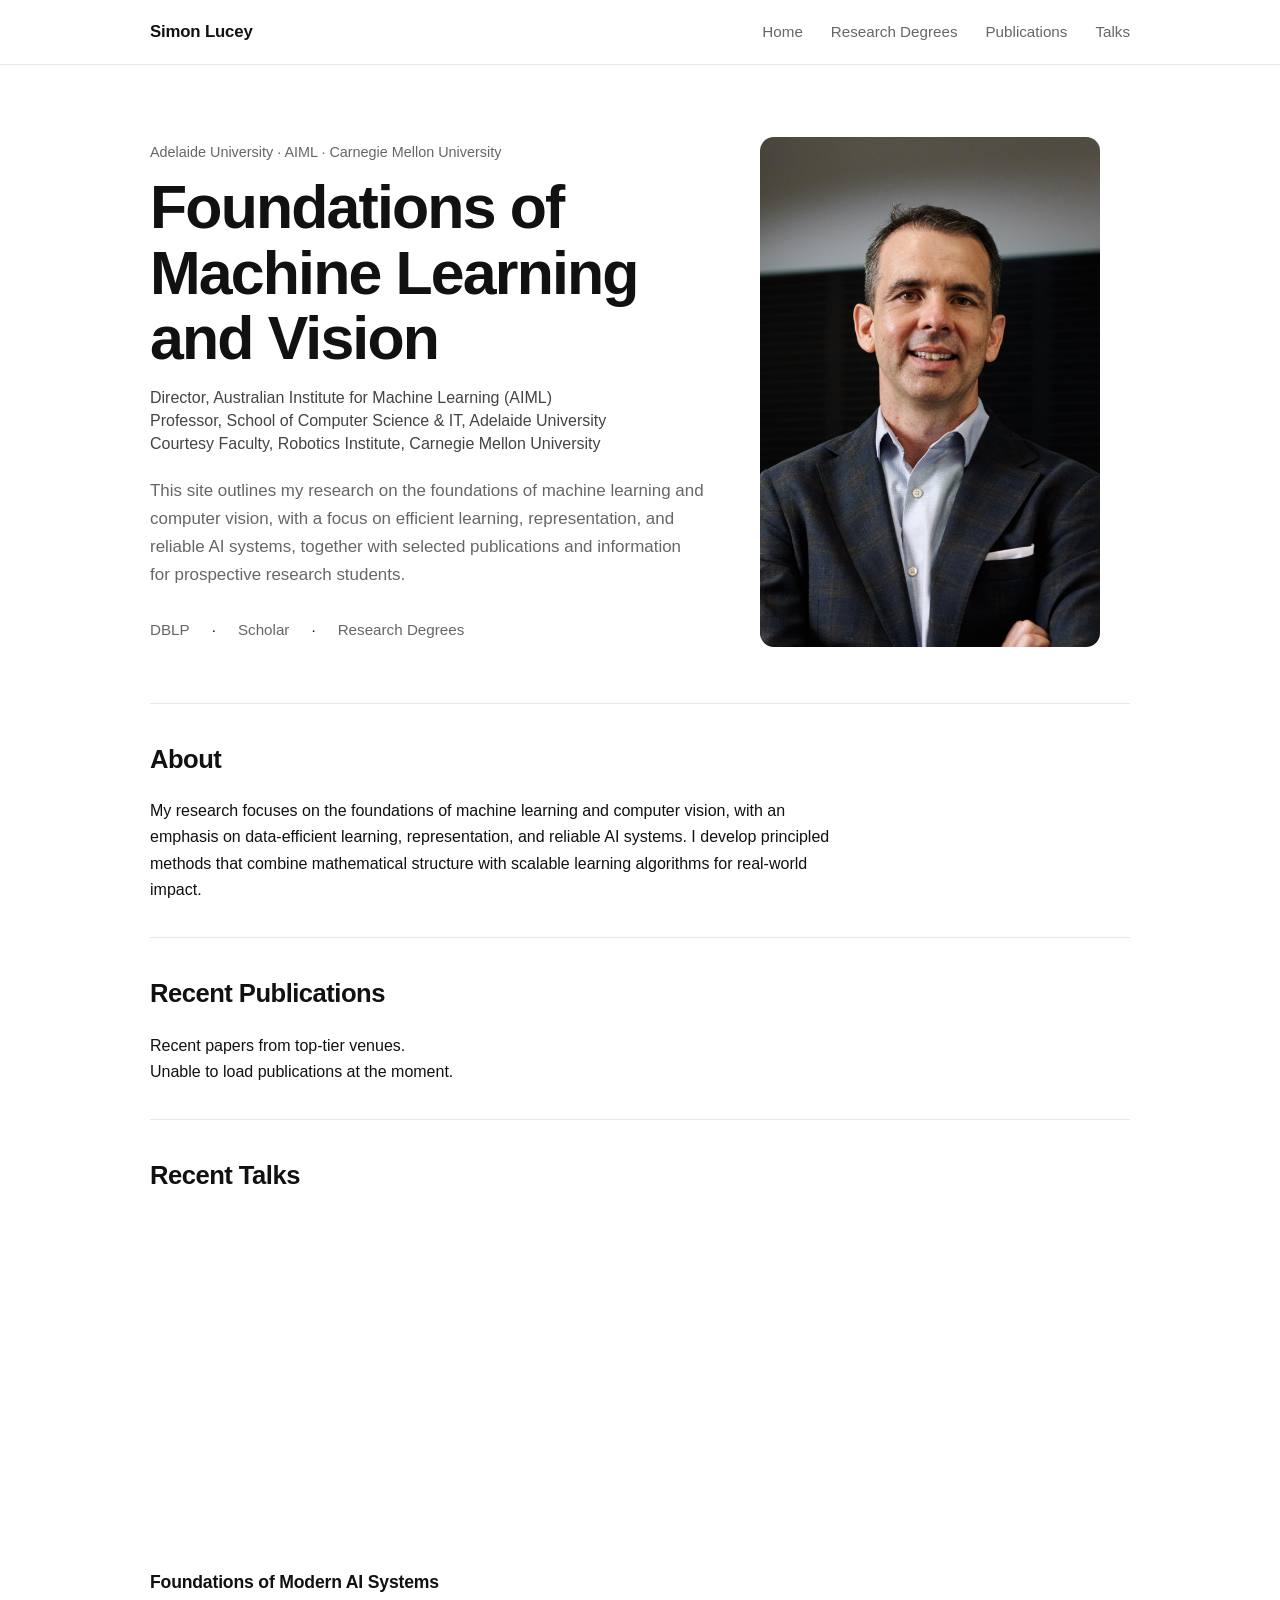
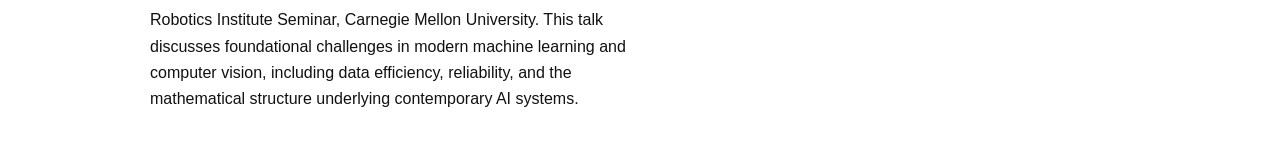
==== commit efdac4f6: "Update links and improve accessibility in index.html" ====
--- a/index.html
+++ b/index.html
@@ -36,10 +36,12 @@
         </p>
 
         <div class="hero-links">
-          <a href="https://dblp.org/pid/01/3542.html" target="_blank" rel="noreferrer">DBLP</a>
-          <a href="https://scholar.google.com/citations?user=vmAe35UAAAAJ&hl=en&oi=ao" target="_blank" rel="noreferrer">Google Scholar</a>
+          <a href="https://dblp.org/pid/01/3542.html" target="_blank" rel="noopener">DBLP</a>
+          <span>·</span>
+          <a href="https://scholar.google.com/citations?user=vmAe35UAAAAJ" target="_blank" rel="noopener">Scholar</a>
+          <span>·</span>
           <a href="admissions.html">Research Degrees</a>
-        </div>
+        </div>        
       </div>
 
       <div class="hero-image-wrap">
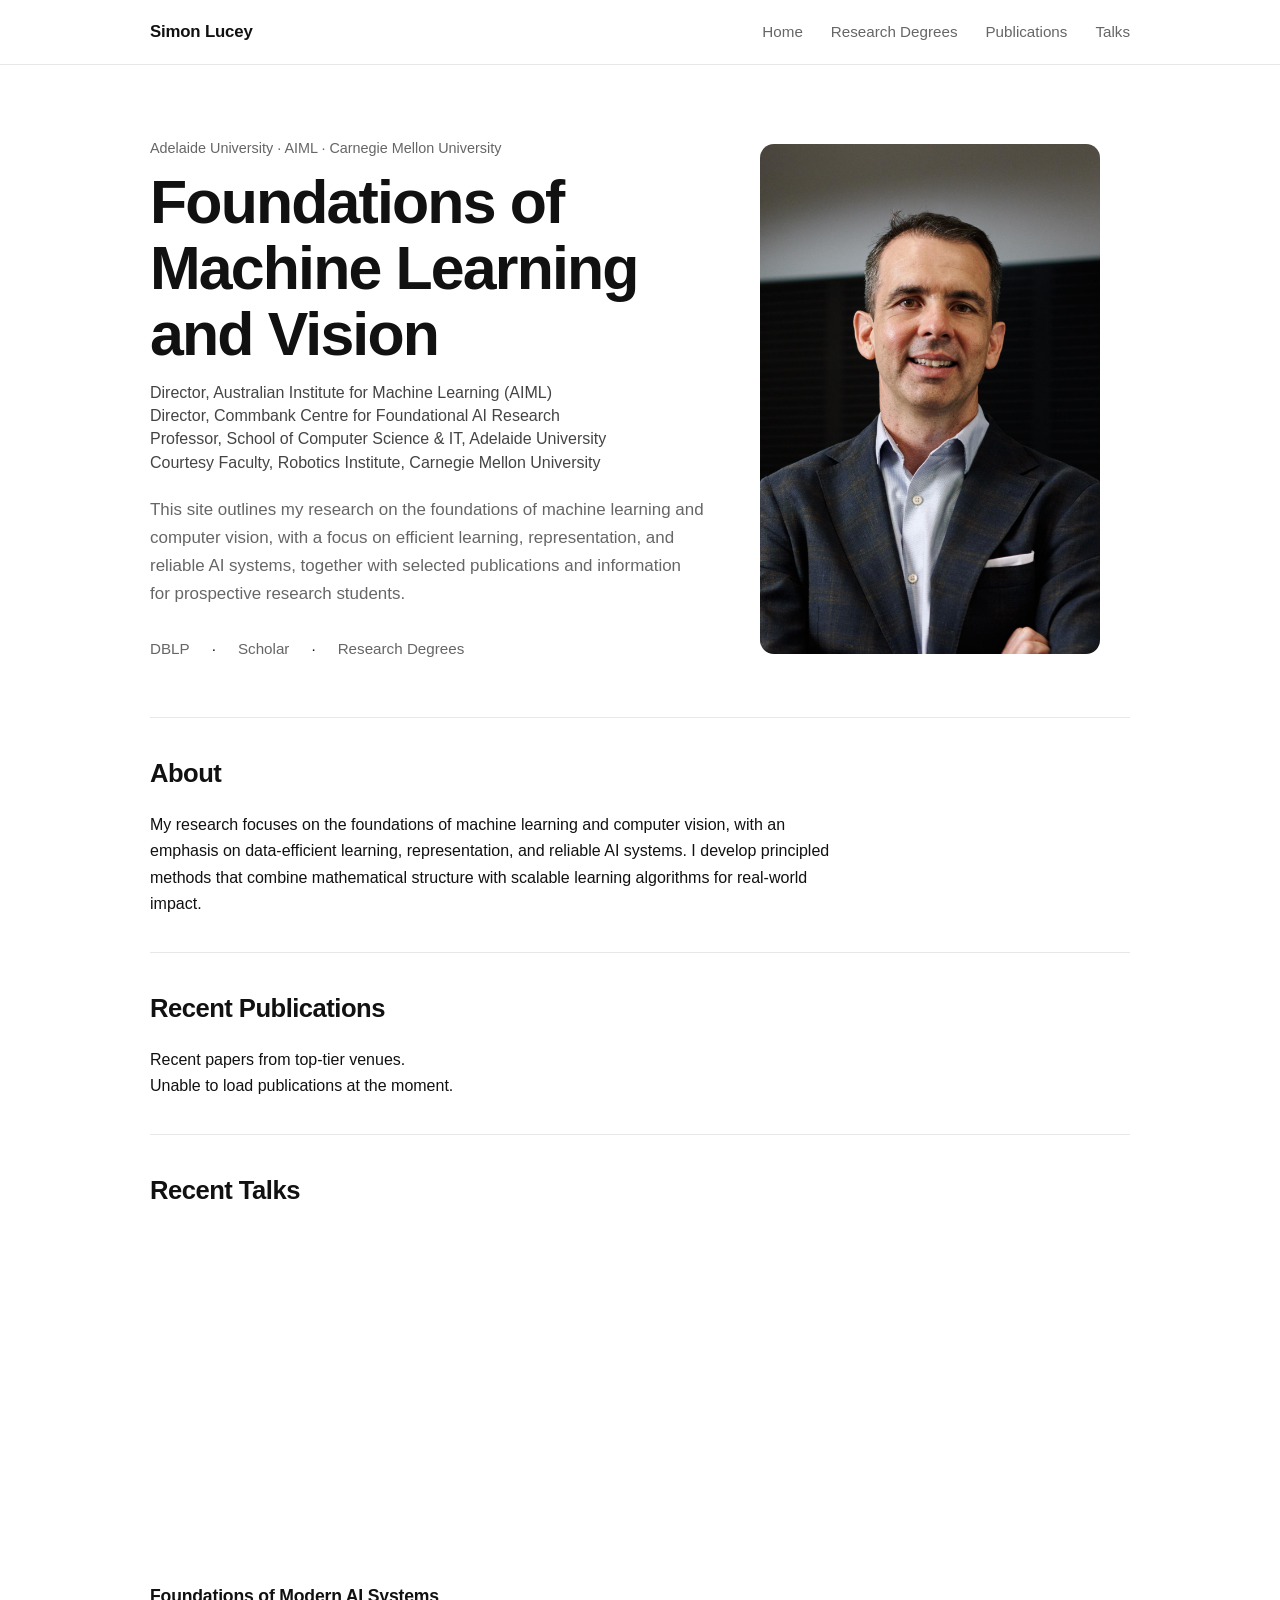
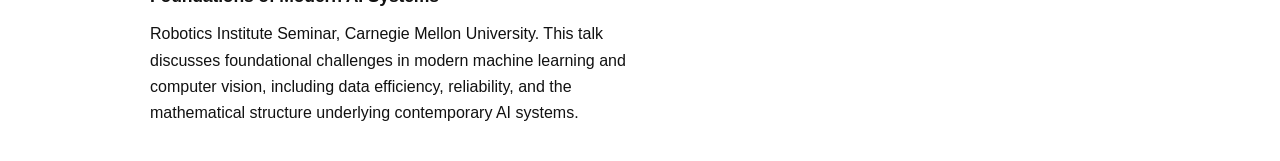
==== commit 685e03db: "Add director position at Commbank Centre for AI Research" ====
--- a/index.html
+++ b/index.html
@@ -27,6 +27,7 @@
 
         <p class="hero-credentials">
           Director, Australian Institute for Machine Learning (AIML)<br />
+          Director, Commbank Centre for Foundational AI Research<br />
           Professor, School of Computer Science & IT, Adelaide University<br />
           Courtesy Faculty, Robotics Institute, Carnegie Mellon University
         </p>
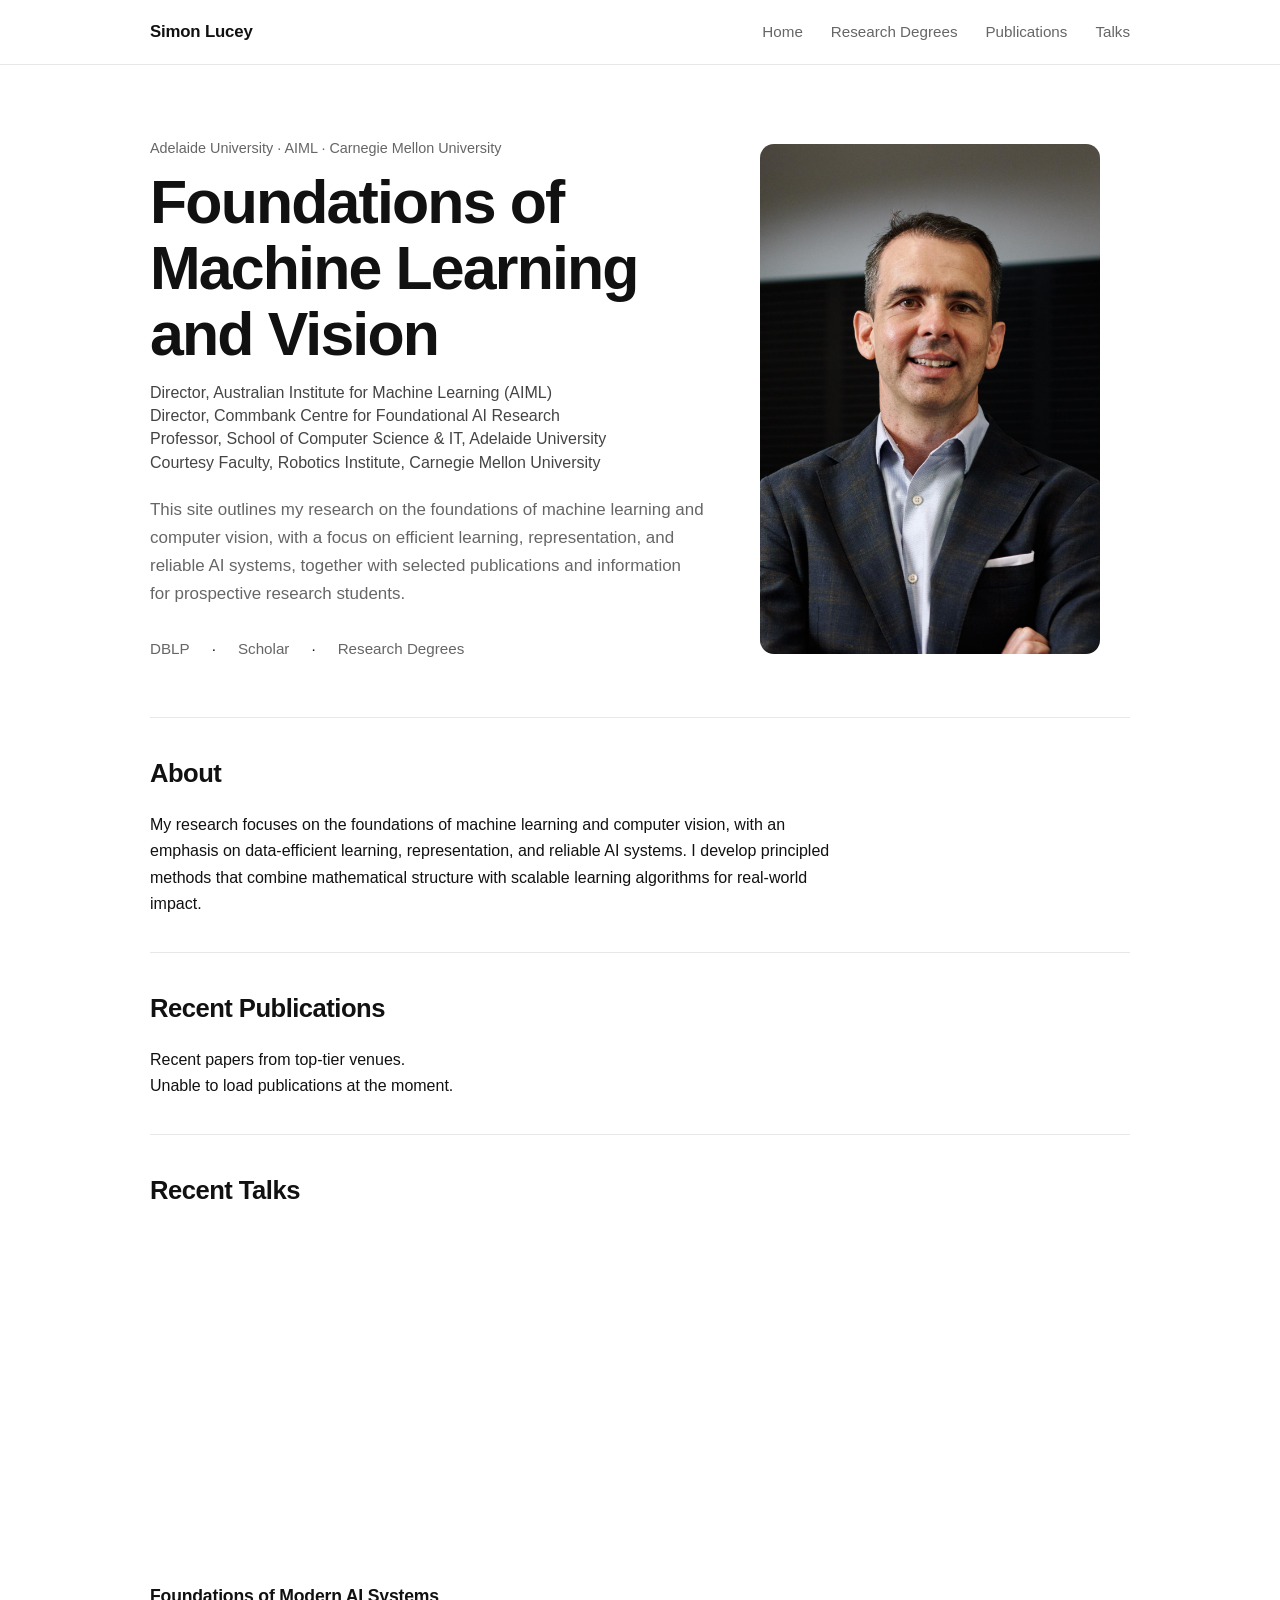
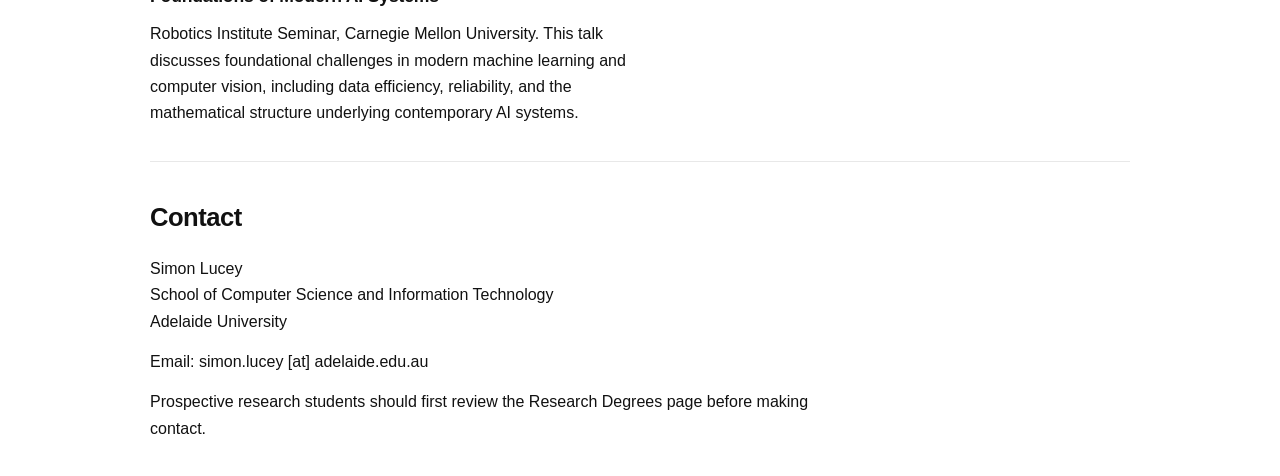
==== commit a792d008: "Add contact section with details for Simon Lucey" ====
--- a/index.html
+++ b/index.html
@@ -87,6 +87,26 @@
         </div>
       </div>
     </section>
+
+<section class="section container" id="contact">
+  <h2>Contact</h2>
+
+  <p>
+    Simon Lucey<br>
+    School of Computer Science and Information Technology<br>
+    Adelaide University
+  </p>
+
+  <p>
+    Email: simon.lucey [at] adelaide.edu.au
+  </p>
+
+  <p>
+    Prospective research students should first review the 
+    <a href="admissions.html">Research Degrees</a> page before making contact.
+  </p>
+</section>
+  
   </main>
 
   <script>
